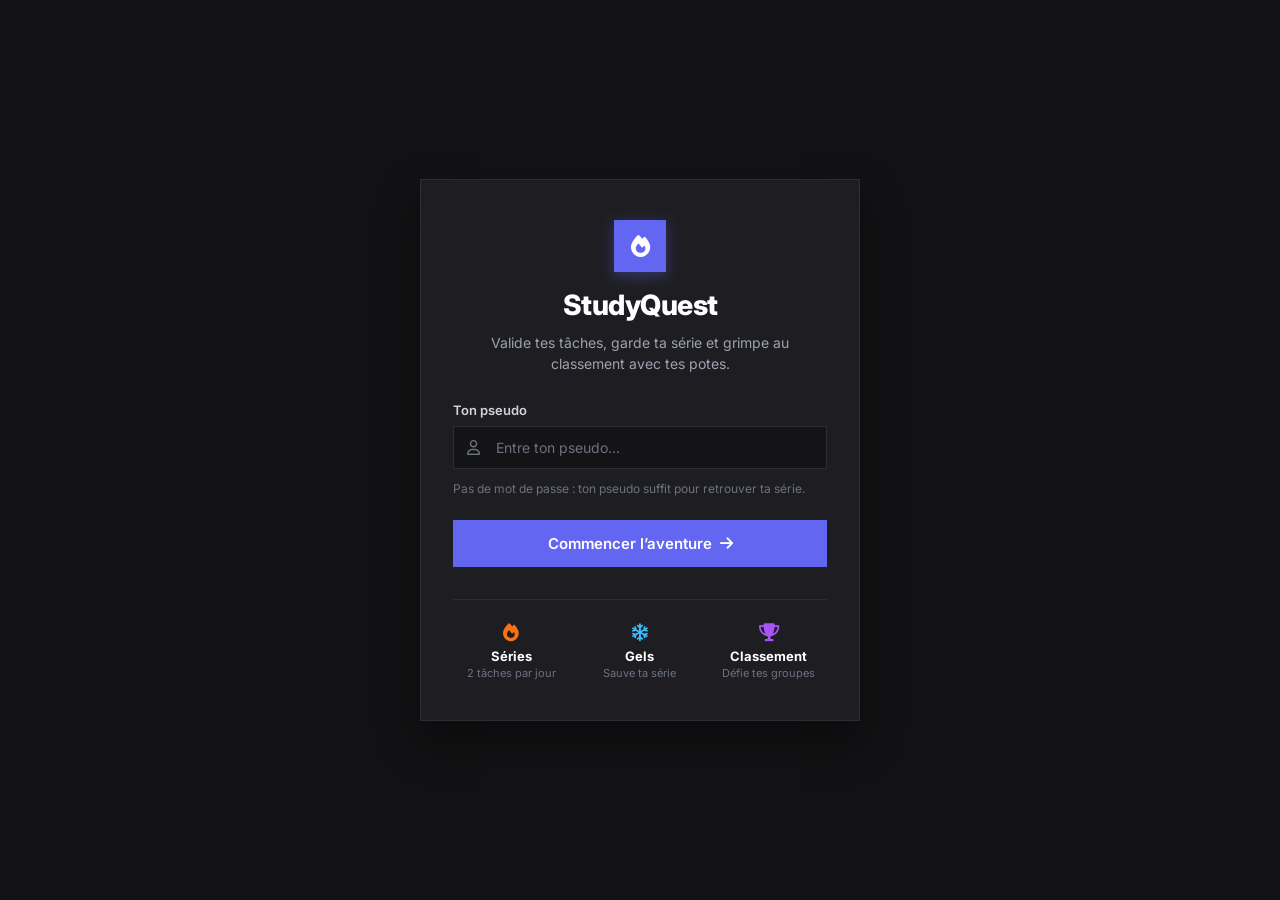
==== index.html @ 1042b032 "page d'authentification" ====
<!DOCTYPE html>
<html lang="fr">
<head>
    <meta charset="UTF-8">
    <meta name="viewport" content="width=device-width, initial-scale=1.0">
    <title>StudyQuest - Connexion</title>
    <link rel="stylesheet" href="css/components/login.css">
    <!-- FontAwesome pour les icônes -->
    <link rel="stylesheet" href="https://cdnjs.cloudflare.com/ajax/libs/font-awesome/6.4.0/css/all.min.css">
    <!-- Google Fonts Inter -->
    <link href="https://fonts.googleapis.com/css2?family=Inter:wght@400;500;600;700;800&display=swap" rel="stylesheet">
</head>
<body>

    <main class="login-container">
        <div class="login-card">
            
            <!-- Logo principal -->
            <div class="logo-badge">
                <i class="fa-solid fa-fire logo-icon"></i>
            </div>

            <!-- Titres & Sous-titres -->
            <h1 class="brand-title">StudyQuest</h1>
            <p class="brand-subtitle">
                Valide tes tâches, garde ta série et grimpe au classement avec tes potes.
            </p>

            <!-- Formulaire de connexion -->
            <form id="login-form">
                <div class="form-group">
                    <label for="username-input">Ton pseudo</label>
                    <div class="input-wrapper">
                        <i class="fa-regular fa-user input-icon"></i>
                        <input 
                            type="text" 
                            id="username-input" 
                            placeholder="Entre ton pseudo..." 
                            required 
                            autocomplete="off"
                        >
                    </div>
                </div>

                <p class="auth-hint">
                    Pas de mot de passe : ton pseudo suffit pour retrouver ta série.
                </p>

                <p id="error-message" class="error-msg"></p>

                <button type="submit" class="btn-submit">
                    <span>Commencer l’aventure</span>
                    <i class="fa-solid fa-arrow-right"></i>
                </button>
            </form>

            <!-- Footer avec les 3 caractéristiques -->
            <div class="features-footer">
                <div class="feature-item">
                    <i class="fa-solid fa-fire feature-icon icon-fire"></i>
                    <span class="feature-title">Séries</span>
                    <span class="feature-desc">2 tâches par jour</span>
                </div>

                <div class="feature-item">
                    <i class="fa-regular fa-snowflake feature-icon icon-ice"></i>
                    <span class="feature-title">Gels</span>
                    <span class="feature-desc">Sauve ta série</span>
                </div>

                <div class="feature-item">
                    <i class="fa-solid fa-trophy feature-icon icon-trophy"></i>
                    <span class="feature-title">Classement</span>
                    <span class="feature-desc">Défie tes groupes</span>
                </div>
            </div>

        </div>
    </main>

    <!-- JS Auth module -->
    <script type="module" src="auth.js"></script>
</body>
</html>
---- css/components/login.css ----
/* Reset basique & Typographie */
* {
    margin: 0;
    padding: 0;
    box-sizing: border-box;
    font-family: 'Inter', sans-serif;
}

body {
    background-color: #121214;
    color: #ffffff;
    min-height: 100vh;
    display: flex;
    justify-content: center;
    align-items: center;
    padding: 20px;
}

/* Conteneur principal */
.login-container {
    width: 100%;
    max-width: 440px;
}

/* Carte de connexion */
.login-card {
    background-color: #1e1e22;
    border: 1px solid #2d2d34;
    border-radius: 0;
    padding: 40px 32px;
    text-align: center;
    box-shadow: 0 20px 40px rgba(0, 0, 0, 0.4);
}

/* Badge du Logo */
.logo-badge {
    width: 52px;
    height: 52px;
    background-color: #6366f1;
    border-radius: 0;
    display: flex;
    align-items: center;
    justify-content: center;
    margin: 0 auto 16px auto;
    box-shadow: 0 4px 14px rgba(99, 102, 241, 0.35);
}

.logo-badge i {
    font-size: 24px;
    color: #facc15; /* Icône de goutte dorée/jaune */
}

/* En-tête de la carte */
.brand-title {
    font-size: 28px;
    font-weight: 800;
    letter-spacing: -0.5px;
    margin-bottom: 10px;
}

.brand-subtitle {
    color: #9ca3af;
    font-size: 14px;
    line-height: 1.5;
    margin-bottom: 28px;
}

/* Formulaire */
.form-group {
    text-align: left;
    margin-bottom: 12px;
}

.form-group label {
    display: block;
    font-size: 13px;
    font-weight: 600;
    color: #d1d5db;
    margin-bottom: 8px;
}

.input-wrapper {
    position: relative;
    display: flex;
    align-items: center;
}

.input-icon {
    position: absolute;
    left: 14px;
    color: #6b7280;
    font-size: 15px;
}

.input-wrapper input {
    width: 100%;
    background-color: #141416;
    border: 1px solid #2d2d34;
    border-radius: 0;
    padding: 12px 14px 12px 42px;
    color: #ffffff;
    font-size: 14px;
    outline: none;
    transition: border-color 0.2s ease, box-shadow 0.2s ease;
}

.input-wrapper input::placeholder {
    color: #6b7280;
}

.input-wrapper input:focus {
    border-color: #6366f1;
    box-shadow: 0 0 0 2px rgba(99, 102, 241, 0.2);
}

.auth-hint {
    font-size: 12px;
    color: #6b7280;
    text-align: left;
    margin-bottom: 24px;
}

.error-msg {
    color: #ef4444;
    font-size: 13px;
    margin-bottom: 12px;
    text-align: left;
}

/* Bouton Soumettre */
.btn-submit {
    width: 100%;
    background-color: #6366f1;
    color: #ffffff;
    border: none;
    border-radius: 0;
    padding: 14px;
    font-size: 15px;
    font-weight: 600;
    cursor: pointer;
    display: flex;
    align-items: center;
    justify-content: center;
    gap: 8px;
    transition: background-color 0.2s ease, transform 0.1s ease;
}

.btn-submit:hover {
    background-color: #4f46e5;
}

.btn-submit:active {
    transform: scale(0.99);
}

/* Pied de carte avec caractéristiques */
.features-footer {
    display: grid;
    grid-template-columns: repeat(3, 1fr);
    gap: 12px;
    margin-top: 32px;
    padding-top: 24px;
    border-top: 1px solid #2d2d34;
}

.feature-item {
    display: flex;
    flex-direction: column;
    align-items: center;
}

.feature-icon {
    font-size: 18px;
    margin-bottom: 6px;
}

.icon-fire { color: #f97316; }
.icon-ice { color: #38bdf8; }
.icon-trophy { color: #a855f7; }

.feature-title {
    font-size: 13px;
    font-weight: 700;
    color: #ffffff;
    margin-bottom: 2px;
}

.feature-desc {
    font-size: 11px;
    color: #6b7280;
}

.logo-badge .logo-icon {
    font-size: 22px;
    color: white !important; 
    margin: 0 !important;
}
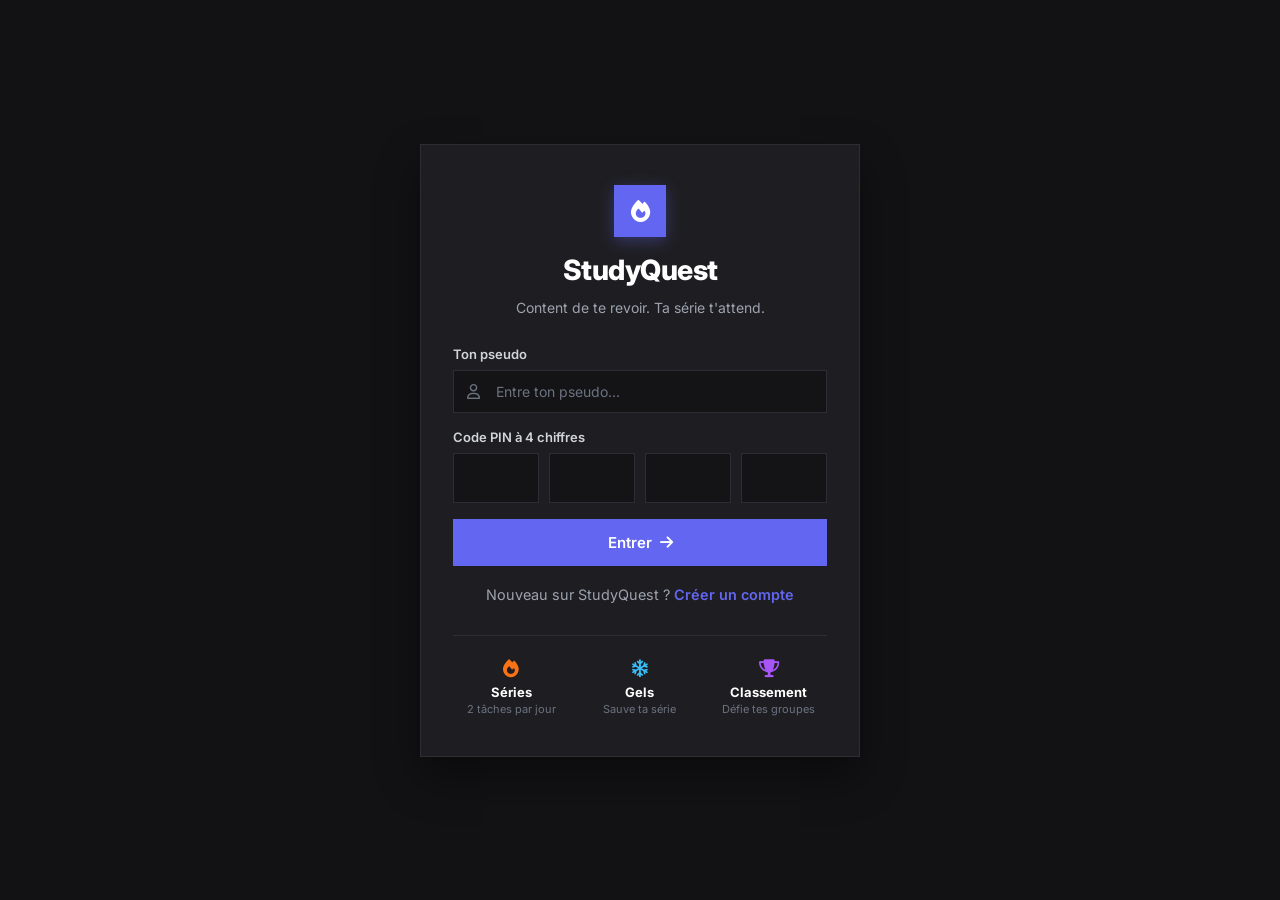
==== commit 1b9cd8ae: "page connexion et inscription" ====
--- a/index.html
+++ b/index.html
@@ -23,7 +23,7 @@
             <!-- Titres & Sous-titres -->
             <h1 class="brand-title">StudyQuest</h1>
             <p class="brand-subtitle">
-                Valide tes tâches, garde ta série et grimpe au classement avec tes potes.
+                Content de te revoir. Ta série t'attend.
             </p>
 
             <!-- Formulaire de connexion -->
@@ -38,21 +38,36 @@
                             placeholder="Entre ton pseudo..." 
                             required 
                             autocomplete="off"
+                            autocapitalize="none"
+                            spellcheck="false"
                         >
                     </div>
                 </div>
 
-                <p class="auth-hint">
-                    Pas de mot de passe : ton pseudo suffit pour retrouver ta série.
-                </p>
+                <!-- Champ Code PIN à 4 chiffres -->
+                <div class="form-group">
+                    <label>Code PIN à 4 chiffres</label>
+                    <div class="pin-container">
+                        <input type="password" inputmode="numeric" maxlength="1" class="pin-input" required autocomplete="off">
+                        <input type="password" inputmode="numeric" maxlength="1" class="pin-input" required autocomplete="off">
+                        <input type="password" inputmode="numeric" maxlength="1" class="pin-input" required autocomplete="off">
+                        <input type="password" inputmode="numeric" maxlength="1" class="pin-input" required autocomplete="off">
+                    </div>
+                </div>
 
                 <p id="error-message" class="error-msg"></p>
 
                 <button type="submit" class="btn-submit">
-                    <span>Commencer l’aventure</span>
+                    <span>Entrer</span>
                     <i class="fa-solid fa-arrow-right"></i>
                 </button>
             </form>
+
+            <!-- Lien bascule vers l'inscription -->
+            <div class="auth-switch">
+                <span>Nouveau sur StudyQuest ?</span> 
+                <a href="pages/signup.html">Créer un compte</a>
+            </div>
 
             <!-- Footer avec les 3 caractéristiques -->
             <div class="features-footer">
@@ -79,6 +94,7 @@
     </main>
 
     <!-- JS Auth module -->
-    <script type="module" src="auth.js"></script>
+    <script type="module" src="js/auth.js"></script>
+    <script src="js/pin.js"></script>
 </body>
 </html>
--- a/css/components/login.css
+++ b/css/components/login.css
@@ -45,9 +45,10 @@
     box-shadow: 0 4px 14px rgba(99, 102, 241, 0.35);
 }
 
-.logo-badge i {
-    font-size: 24px;
-    color: #facc15; /* Icône de goutte dorée/jaune */
+.logo-badge .logo-icon {
+    font-size: 22px;
+    color: white !important; 
+    margin: 0 !important;
 }
 
 /* En-tête de la carte */
@@ -68,7 +69,7 @@
 /* Formulaire */
 .form-group {
     text-align: left;
-    margin-bottom: 12px;
+    margin-bottom: 16px;
 }
 
 .form-group label {
@@ -113,6 +114,31 @@
     box-shadow: 0 0 0 2px rgba(99, 102, 241, 0.2);
 }
 
+/* Styles pour les 4 cases du Code PIN */
+.pin-container {
+    display: flex;
+    gap: 10px;
+}
+
+.pin-input {
+    width: 100%;
+    height: 50px;
+    background-color: #141416; /* Fond noir/sombre harmonisé */
+    border: 1px solid #2d2d34;
+    border-radius: 0;
+    color: #ffffff;
+    text-align: center;
+    font-size: 1.4rem;
+    font-weight: 700;
+    outline: none;
+    transition: border-color 0.2s ease, box-shadow 0.2s ease;
+}
+
+.pin-input:focus {
+    border-color: #6366f1;
+    box-shadow: 0 0 0 2px rgba(99, 102, 241, 0.2);
+}
+
 .auth-hint {
     font-size: 12px;
     color: #6b7280;
@@ -143,6 +169,7 @@
     justify-content: center;
     gap: 8px;
     transition: background-color 0.2s ease, transform 0.1s ease;
+    margin-top: 8px;
 }
 
 .btn-submit:hover {
@@ -151,6 +178,24 @@
 
 .btn-submit:active {
     transform: scale(0.99);
+}
+
+/* Lien de bascule (Créer un compte) */
+.auth-switch {
+    text-align: center;
+    margin-top: 20px;
+    font-size: 0.9rem;
+    color: #9ca3af;
+}
+
+.auth-switch a {
+    color: #6366f1;
+    text-decoration: none;
+    font-weight: 600;
+}
+
+.auth-switch a:hover {
+    text-decoration: underline;
 }
 
 /* Pied de carte avec caractéristiques */
@@ -188,10 +233,4 @@
 .feature-desc {
     font-size: 11px;
     color: #6b7280;
-}
-
-.logo-badge .logo-icon {
-    font-size: 22px;
-    color: white !important; 
-    margin: 0 !important;
 }
